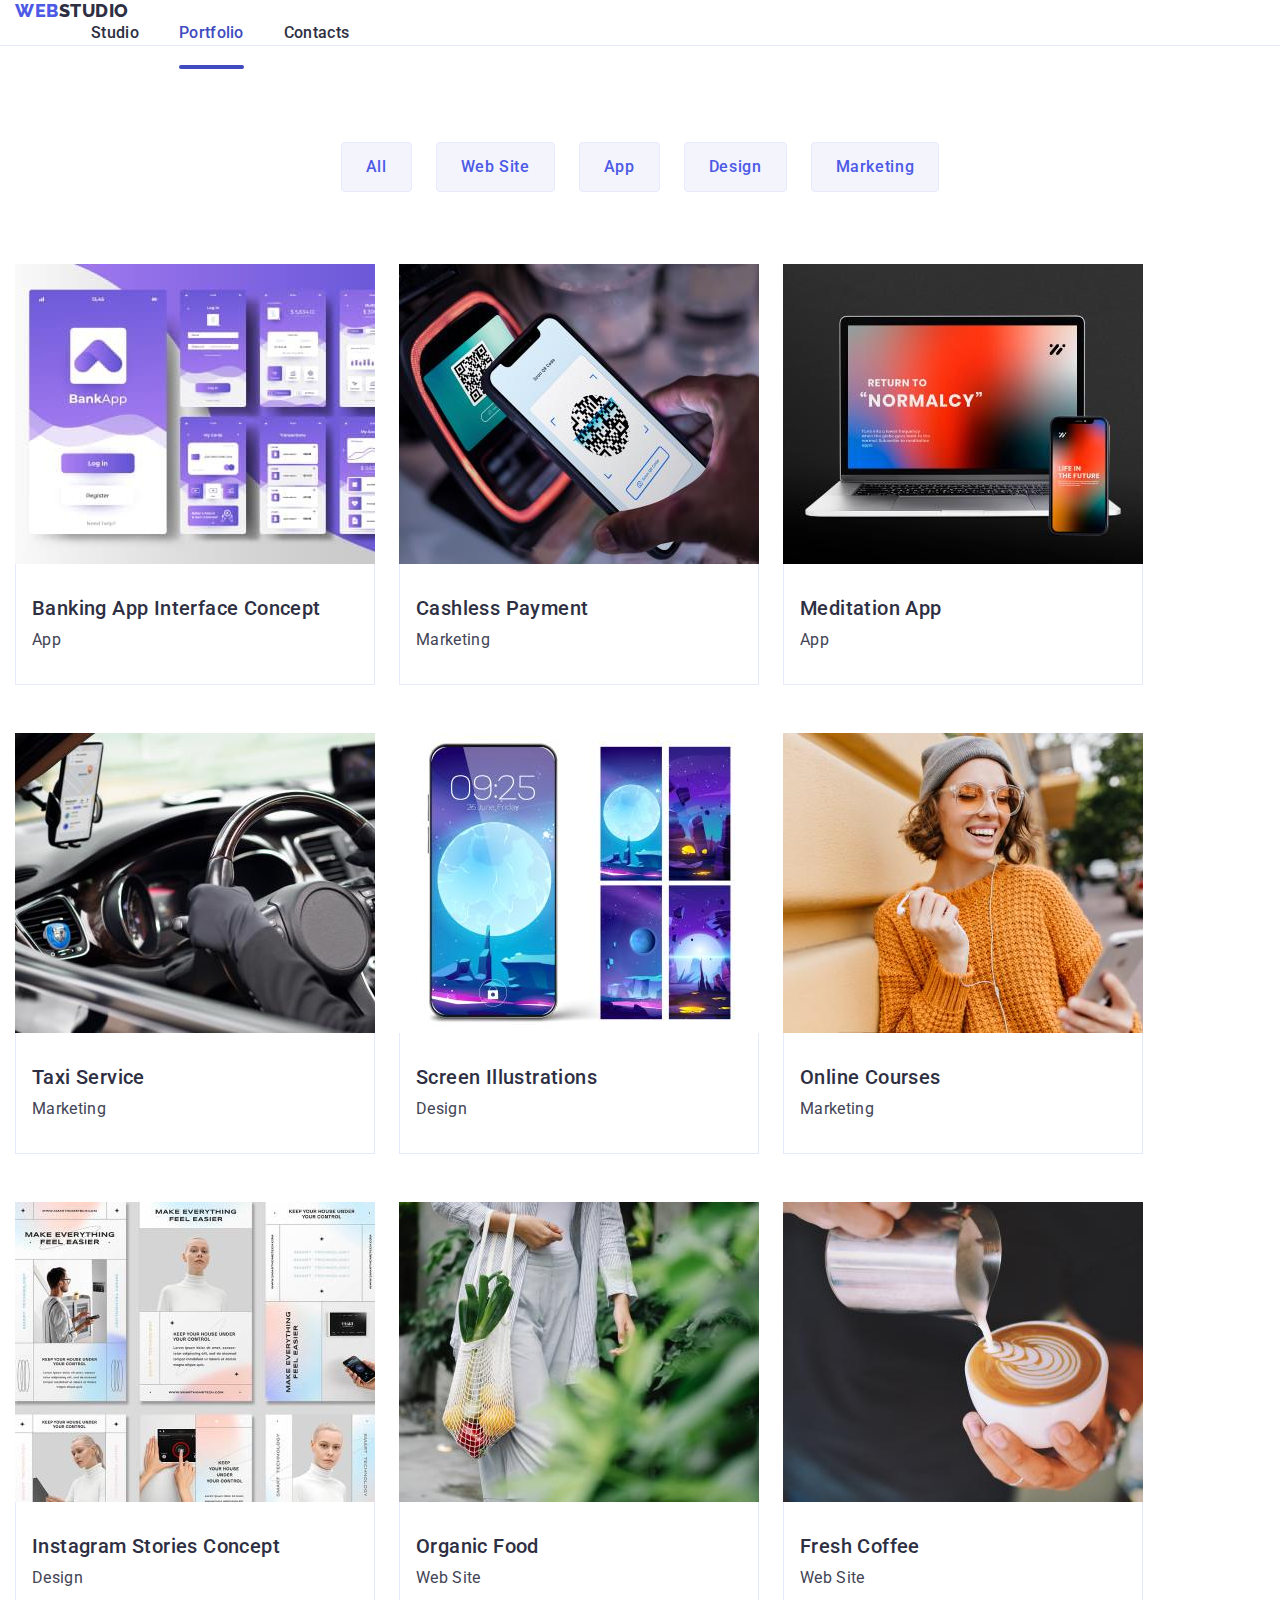
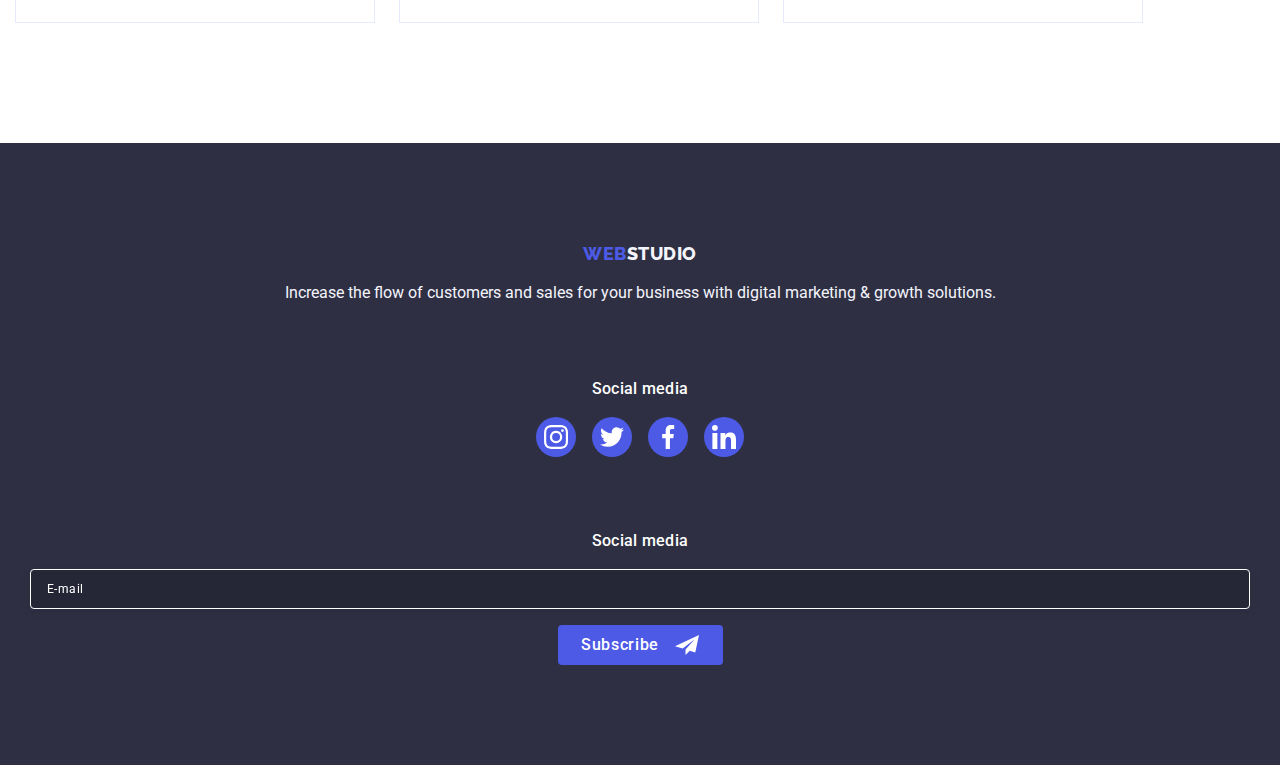
==== portfolio.html @ 035d5d7e "firs-rep" ====
<!DOCTYPE html>
<html lang="en">

<head>
    <meta charset="UTF-8">
    <meta http-equiv="X-UA-Compatible" content="IE=edge">
    <meta name="viewport" content="width=device-width, initial-scale=1.0">
    <link rel="preconnect" href="https://fonts.googleapis.com">
    <link rel="preconnect" href="https://fonts.gstatic.com" crossorigin>
    <link href="https://fonts.googleapis.com/css2?family=Raleway:wght@800&family=Roboto:wght@400;500;700&display=swap"
        rel="stylesheet">
    <link href="
        https://cdn.jsdelivr.net/npm/modern-normalize@1.1.0/modern-normalize.min.css
        " rel="stylesheet">
    <link rel="stylesheet" href="./css/styles.css">
    <title>WebStudio - Portfolio</title>
</head>

<body>
    <!--! Header -->
    <header class="header">
        <div class="container header-container">
            <nav class="nav">
                <a class="logo-header link" href="./index.html">Web<span class="logo-header-b">Studio</span></a>
                <ul class="list nav-list">
                    <li class="nav-item">
                        <a class="link nav-link" href="./index.html">Studio</a>
                    </li>
                    <li class="nav-item">
                        <a class="link nav-link current" href="./portfolio.html">Portfolio</a>
                    </li>
                    <li class="nav-item">
                        <a class="link nav-link" href="">Contacts</a>
                    </li>
                </ul>
            </nav>
            <address class="adress">
                <ul class="list adress-list">
                    <li class="adress-list-item">
                        <a class="link contacts-link" href="mailto:info@devstudio.com">info@devstudio.com</a>
                    </li>
                    <li class="adress-list-item">
                        <a class="link contacts-link" href="tel:+110001111111">+11 (000) 111-11-11</a>
                    </li>
                </ul>
            </address>
        </div>
    </header>
    <main>
        <section class="portfolio">
            <div class="container portfolio-container">
                <h1 class="visually-hidden">portfolio</h1>
                <ul class="list filter-list">
                    <li class="filter-item">
                        <button class="filter-button" type="button">All</button>
                    </li>
                    <li class="filter-item">
                        <button class="filter-button" type="button">Web Site</button>
                    </li>
                    <li class="filter-item">
                        <button class="filter-button" type="button">App</button>
                    </li>
                    <li class="filter-item">
                        <button class="filter-button" type="button">Design</button>
                    </li>
                    <li class="filter-item">
                        <button class="filter-button" type="button">Marketing</button>
                    </li>
                </ul>
                <ul class="portfolio-list list">
                    <li class="portfolio-item">
                        <a class="link portfolio-link" href="">
                            <div class="portfolio-cover">
                                <img class="portfolio-img" src="./images/portfolio/banking-app.jpg" alt="App Interface"
                                    width="360" height="300">
                                <p class="cover-description">14 Stylish and User-Friendly App Design Concepts · Task
                                    Manager App · Calorie Tracker App · Exotic Fruit Ecommerce App · Cloud Storage App
                                </p>
                            </div>
                            <div class="portfolio-item-wrapper">
                                <h2 class="title">Banking App Interface Concept</h2>
                                <p class="description portfolio-item-description">App</p>
                            </div>
                        </a>
                    </li>
                    <li class="portfolio-item">
                        <a class="link portfolio-link" href="">
                            <div class="portfolio-cover">
                                <img class="portfolio-img" src="./images/portfolio/cashless-payment.jpg" alt="Marketing"
                                    width="360" height="300">
                                <p class="cover-description">14 Stylish and User-Friendly App Design Concepts · Task
                                    Manager App · Calorie Tracker App · Exotic Fruit Ecommerce App · Cloud Storage App
                                </p>
                            </div>
                            <div class="portfolio-item-wrapper">
                                <h2 class="title">Cashless Payment</h2>
                                <p class="description">Marketing</p>
                            </div>
                        </a>
                    </li>
                    <li class="portfolio-item">
                        <a class="link portfolio-link" href="">
                            <div class="portfolio-cover">
                                <img class="portfolio-img" src="./images/portfolio/meditation-app.jpg"
                                    alt="notebook smartphone" width="360" height="300">
                                <p class="cover-description">14 Stylish and User-Friendly App Design Concepts · Task
                                    Manager App · Calorie Tracker App · Exotic Fruit Ecommerce App · Cloud Storage App
                                </p>
                            </div>
                            <div class="portfolio-item-wrapper">
                                <h2 class="title">Meditation App</h2>
                                <p class="description">App</p>
                            </div>

                        </a>
                    </li>
                    <li class="portfolio-item">
                        <a class="link portfolio-link" href="">
                            <div class="portfolio-cover">
                                <img class="portfolio-img" src="./images/portfolio/taxi-service.jpg" alt="Taxi Service"
                                    width="360" height="300">
                                <p class="cover-description">14 Stylish and User-Friendly App Design Concepts · Task
                                    Manager App · Calorie Tracker App · Exotic Fruit Ecommerce App · Cloud Storage App
                                </p>
                            </div>
                            <div class="portfolio-item-wrapper">
                                <h2 class="title">Taxi Service</h2>
                                <p class="description">Marketing</p>
                            </div>
                        </a>
                    </li>
                    <li class="portfolio-item">
                        <a class="link portfolio-link" href="">
                            <div class="portfolio-cover">
                                <img class="portfolio-img" src="./images/portfolio/screen-illustrations.jpg"
                                    alt="Screens" width="360" height="300">
                                <p class="cover-description">14 Stylish and User-Friendly App Design Concepts · Task
                                    Manager App · Calorie Tracker App · Exotic Fruit Ecommerce App · Cloud Storage App
                                </p>
                            </div>
                            <div class="portfolio-item-wrapper">
                                <h2 class="title">Screen Illustrations</h2>
                                <p class="description">Design</p>
                            </div>
                        </a>
                    </li>
                    <li class="portfolio-item">
                        <a class="link portfolio-link" href="">
                            <div class="portfolio-cover">
                                <img class="portfolio-img" src="./images/portfolio/online-courses.jpg"
                                    alt="Happy girl wit smartphone" width="360" height="300">
                                <p class="cover-description">14 Stylish and User-Friendly App Design Concepts · Task
                                    Manager App · Calorie Tracker App · Exotic Fruit Ecommerce App · Cloud Storage App
                                </p>
                            </div>
                            <div class="portfolio-item-wrapper">
                                <h2 class="title">Online Courses</h2>
                                <p class="description">Marketing</p>
                            </div>
                        </a>
                    </li>
                    <li class="portfolio-item">
                        <a class="link portfolio-link" href="">
                            <div class="portfolio-cover">
                                <img class="portfolio-img" src="./images/portfolio/inst-stories-concept.jpg"
                                    alt="Instagram Stories" width="360" height="300">
                                <p class="cover-description">14 Stylish and User-Friendly App Design Concepts · Task
                                    Manager App · Calorie Tracker App · Exotic Fruit Ecommerce App · Cloud Storage App
                                </p>
                            </div>
                            <div class="portfolio-item-wrapper">
                                <h2 class="title">Instagram Stories Concept</h2>
                                <p class="description">Design</p>
                            </div>
                        </a>
                    </li>
                    <li class="portfolio-item">
                        <a class="link portfolio-link" href="">
                            <div class="portfolio-cover">
                                <img class="portfolio-img" src="./images/portfolio/organic-food.jpg"
                                    alt="Organic Food in baskat" width="360" height="300">
                                <p class="cover-description">14 Stylish and User-Friendly App Design Concepts · Task
                                    Manager App · Calorie Tracker App · Exotic Fruit Ecommerce App · Cloud Storage App
                                </p>
                            </div>
                            <div class="portfolio-item-wrapper">
                                <h2 class="title">Organic Food</h2>
                                <p class="description">Web Site</p>
                            </div>

                        </a>
                    </li>
                    <li class="portfolio-item">
                        <a class="link portfolio-link" href="">
                            <div class="portfolio-cover">
                                <img class="portfolio-img" src="./images/portfolio/fresh-coffee.jpg" alt="Fresh Coffee"
                                    width="360" height="300">
                                <p class="cover-description">14 Stylish and User-Friendly App Design Concepts · Task
                                    Manager App · Calorie Tracker App · Exotic Fruit Ecommerce App · Cloud Storage App
                                </p>
                            </div>
                            <div class="portfolio-item-wrapper">
                                <h2 class="title">Fresh Coffee</h2>
                                <p class="description">Web Site</p>
                            </div>
                        </a>
                    </li>
                </ul>
        </section>
        </div>
    </main>
    <footer class="footer">
        <div class="container footer-container">
            <div class="footer-wrp1">
                <a class="link logo-footer" href="./index.html">Web<span class="logo-footer-b">Studio</span></a>
                <p class="footer-description">Increase the flow of customers and sales for your business with digital
                    marketing
                    & growth solutions.</p>
            </div>

            <div class="footer-wrp2">
                <p class="social-title">Social media</p>
                <ul class="social-list list">
                    <li class="social-item">
                        <a class="social-link link" href="">
                            <svg class="social-icon" width="24" height="24">
                                <use href="./images/symbol-defs.svg#icon-instagram"></use>
                            </svg>
                        </a>
                    </li>
                    <li class="social-item">
                        <a class="social-link link" href="">
                            <svg class="social-icon" width="24" height="24">
                                <use href="./images/symbol-defs.svg#icon-twitter"></use>
                            </svg>
                        </a>
                    </li>
                    <li class="social-item">
                        <a class="social-link link" href="">
                            <svg class="social-icon" width="24" height="24">
                                <use href="./images/symbol-defs.svg#icon-facebook"></use>
                            </svg>
                        </a>
                    </li>
                    <li class="social-item">
                        <a class="social-link link" href="">
                            <svg class="social-icon" width="24" height="24">
                                <use href="./images/symbol-defs.svg#icon-linkedin"></use>
                            </svg>
                        </a>
                    </li>
                </ul>
            </div>
            <div class="footer-subscribe">
                <p class="social-title">Social media</p>
                <form name="subscribe-form" class="subscribe-form">
                    <div class="subscribe-wrap">
                        <input class="subscribe-input" id="user-email" name="user-email" type="text"
                            placeholder="E-mail" required />
                    </div>
                    <button class="subscribe-btn" type="submit">Subscribe
                        <svg width="8" height="8" class="subscribe-icon">
                            <use href="./images/symbol-defs.svg#icon-frame"></use>
                        </svg>
                    </button>
                </form>
            </div>
        </div>
    </footer>

</body>

</html>
---- css/styles.css ----
:root {
    --accent-color: #404bbf;
    --common-text-color: #434455;
    --secondary-text-color: #F4F4FD;
    --hero-background-color: #2E2F42;
    --hero-text-color: #FFFFFF;
    --footer-background-color: #2E2F42;
    --common-background-color: #FFFFFF;
    --secondary-background-color: #F4F4FD;
    --logo-main-color: #4D5AE5;
    --logo-footercolor-b: #2e2f42;
    --filter-common-text-color: #4D5AE5;
    --filter-common-background: #F4F4FD;
    --filter-secondary-text-color: #FFFFFF;
    --nav-color: #2e2f42;
    --title-color: #2e2f42;
    --icon-common-color: #4D5AE5;
    --icon-accent-color: #31D0AA;

    --common-modal-text: #8E8F99;

    --common-time-func: 200ms cubic-bezier(0.4, 0, 0.2, 1);
}

h1,
h2,
h3,
h4,
h5,
h6,
p {
    margin: 0;
}

img {
    display: block;
    max-width: 100%;
    height: auto;
    width: 100%;
}

button {
    display: block;
    cursor: pointer;
    border: none;
    border-radius: 4px;
}

address {
    font-style: normal;
}

ul {
    list-style: none;
    margin: 0;
    padding-left: 0;
}

body {
    font-family: 'Roboto', sans-serif;
    color: var(--common-text-color);
    background-color: var(--common-background-color);
}

.visually-hidden {
    position: absolute;
    width: 1px;
    height: 1px;
    margin: -1px;
    border: 0;
    padding: 0;

    white-space: nowrap;
    clip-path: inset(100%);
    clip: rect(0 0 0 0);
    overflow: hidden;
}

.container {
    width: 100%;
    margin: 0 auto;
    padding-left: 15px;
    padding-right: 15px;

}

.section {
    padding-top: 96px;
    padding-bottom: 96px;
    /* padding-top: 120px;
    padding-bottom: 120px; */
}

.link {
    text-decoration: none;
    padding: 0;
}

.list {
    list-style: none;
}

.title {
    font-weight: 500;
    font-size: 20px;
    line-height: 1.2;
    letter-spacing: 0.02em;
    color: var(--title-color);
    margin-bottom: 8px;
}

.description {
    line-height: 1.5;
    letter-spacing: 0.02em;
    color: var(--common-text-color);
}

.section-title {
    font-size: 36px;
    line-height: 1.11;
    letter-spacing: 0.02em;
    text-transform: capitalize;
    color: var(--title-color);
}

/** <============= MODAL ============> */

.backdrop {
    position: fixed;
    top: 0;
    width: 100%;
    height: 100%;
    background-color: rgba(46, 47, 66, 0.4);

    transition: opacity var(--common-time-func),
        visibility var(--common-time-func);
}

.is-hidden {
    opacity: 0;
    visibility: 0;
    pointer-events: none;
}



.modal {
    max-width: 408px;
    width: calc(100vw - 36px);
    background-color: #FCFCFC;
    border: 1px solid rgba(0, 0, 0, 0.1);
    padding-top: 72px;
    padding-bottom: 24px;
    padding-left: 18px;
    position: fixed;
    left: 50%;
    top: 50%;
    opacity: 1;
    transform: translate(-50%, -50%);
    transition: transform var(--common-time-func), scale var(--common-time-func);
    padding-left: 24px;
    padding-right: 24px;
    border-radius: 4px;
}

.backdrop.is-hidden .modal {
    transform: translate(-50%, -50%) scale(0)
}

.close-btn {
    display: flex;
    justify-content: center;
    align-items: center;
    padding: 0;
    width: 24px;
    height: 24px;
    background-color: #E7E9FC;
    border: 1px solid rgba(0, 0, 0, 0.1);
    border-radius: 12px;

    position: absolute;
    right: 24px;
    top: 24px;

    transition: background-color var(--common-time-func), fill var(--common-time-func), border-color var(--common-time-func);
}

.close-btn:hover,
.close-btn:focus {
    background-color: var(--accent-color);
    fill: var(--filter-secondary-text-color);
    border-color: transparent;
}

.close-icon {}

.modal-title {
    font-weight: 500;
    line-height: 1.5;
    letter-spacing: 0.02em;
    text-align: center;
    margin-bottom: 16px;

    color: var(--title-color);
}

.modal-form {}

.modal-field {
    margin-bottom: 8px;
}

.modal-field-last {
    margin-bottom: 16px;
}

.checkbox-field {
    margin-bottom: 24px;
}

.input-text {
    font-size: 12px;
    line-height: 1.17;
    letter-spacing: 0.04em;
    color: var(--common-modal-text);
    display: block;

    margin-bottom: 4px;
}

.input-wrap {
    position: relative;
}

.modal-input {
    width: 100%;
    height: 40px;
    padding-left: 38px;

    border-radius: 4px;
    border: 1px solid rgba(46, 47, 66, 0.4);
    outline: transparent;
    transition: border-color var(--common-time-func);
}

.modal-input:focus {
    border-color: var(--icon-common-color);
}

.modal-icon {
    position: absolute;
    left: 16px;
    top: 50%;
    transform: translateY(-50%);
    transition: fill var(--common-time-func);
}

.modal-input:focus+.modal-icon {
    fill: var(--icon-common-color);
}

.checkbox-label {
    font-size: 12px;
    line-height: 1.17px;

    letter-spacing: 0.04em;

    color: var(--common-modal-text);
    display: flex;
    align-items: center;
}

.checkbox-label span {
    width: 16px;
    height: 16px;
    border: 1px solid rgba(46, 47, 66, 0.4);
    border-radius: 2px;
    display: flex;
    align-items: center;
    justify-content: center;
    margin-right: 8px;
    fill: transparent;
    transition: fill var(--common-time-func), background-color var(--common-time-func), border-color var(--common-time-func);
}

.modal-chexbox:checked+.checkbox-label span {
    background-color: var(--accent-color);
    fill: var(--secondary-text-color);
}

.modal-chexbox:focus+.checkbox-label span {
    border-color: var(--accent-color);
}

.checkbox-icon {}

.comment-input {
    padding-top: 8px;
    padding-left: 16px;
    width: 100%;
    height: 120px;

    outline: transparent;
    border-radius: 4px;
    border: 1px solid rgba(46, 47, 66, 0.4);
    resize: none;
    transition: border-color var(--common-time-func);

}

.comment-input:focus {
    border-color: var(--icon-common-color);
}

.priv-policy-link {
    color: var(--accent-color);
    display: inline;
}




/** <============= HEADER SECTION ============> */
.logo-header {
    height: 24px;
    font-family: 'Raleway', sans-serif;
    text-transform: uppercase;
    font-weight: 800;
    font-size: 18px;
    line-height: 1.17;
    letter-spacing: 0.03em;
    color: var(--logo-main-color);
    margin-bottom: 24px;
    margin-top: 24px;
}


.logo-header-b {
    color: var(--logo-footercolor-b);
}

.pc-nav {
    display: none;
}

.nav-link {
    font-weight: 500;
    font-size: 16px;
    line-height: 1.5;
    letter-spacing: 0.02em;
    color: var(--nav-color);
    position: relative;

    transition: color var(--common-time-func);
}



.nav-link:hover,
.nav-link:focus {
    color: var(--accent-color);

}

.current {
    color: var(--accent-color);
}

.current::after {
    content: '';
    display: block;
    width: 100%;
    height: 4px;
    border-radius: 2px;
    background-color: var(--accent-color);
    position: absolute;
    margin-top: 20px;
}

.contacts-link {
    color: var(--common-text-color);
    font-style: normal;
    letter-spacing: 0.02em;
    line-height: 1.5;

    transition: color var(--common-time-func);
}

.contacts-link:hover,
.contacts-link:focus {
    color: var(--accent-color);
}

.header {
    border-bottom: 1px solid #E7E9FC;
    width: 100%;
    background-color: var(--common-background-color);
}

.header-container {
    display: flex;
    align-items: center;
}




.nav-list {
    display: flex;
    flex-direction: row;
    margin-left: 76px;
}

.nav-item:first-child {
    margin-left: 0px;
}

.nav-item:last-child {
    margin-right: 0px;
}

.nav-item {

    margin-left: 40px;
}

.adress-list {
    display: none;
}

.menu-open-btn {

    /* width: 32px;
    height: 22px; */

    position: absolute;
    right: 24px;
    top: 24px;
    background-color: transparent;

}

.menu-icon {
    stroke: var(--nav-color);
}


.mob-menu {
    position: fixed;
    width: 100vw;
    height: 100vh;
    top: 0;
    background-color: var(--common-background-color);
    display: flex;
    flex-flow: column;
    justify-content: space-between;

    transition: opacity var(--common-time-func),
        visibility var(--common-time-func);
}

/*  */
.close-mob-menu-btn {
    display: flex;
    justify-content: center;
    align-items: center;
    padding: 0;
    width: 24px;
    height: 24px;
    background-color: #E7E9FC;
    border: 1px solid rgba(0, 0, 0, 0.1);
    border-radius: 12px;

    position: absolute;
    right: 24px;
    top: 24px;

    transition: background-color var(--common-time-func), fill var(--common-time-func), border-color var(--common-time-func);

}


.close-mob-menu-btn:hover,
.close-mob-menu-btn:focus {
    background-color: var(--accent-color);
    fill: var(--filter-secondary-text-color);
    border-color: transparent;
}

/*  */
.mob-menu-nav {
    margin-top: 80px;
    margin-left: 40px;
    margin-bottom: ;
}

.mob-menu-list {}

.mob-menu-item:not(:last-child) {
    margin-bottom: 40px;
}

.mob-menu-link {
    font-weight: 700;
    font-size: 36px;
    line-height: 1.11;
    letter-spacing: 0.02em;
    color: var(--title-color);
    transition: color var(--common-time-func);
}

.mob-menu-link:hover,
.mob-menu-link:focus {
    color: var(--accent-color);
}

.mob-link-current {
    color: var(--accent-color);
}

.adress-mob {
    margin-bottom: 48px;
    margin-left: 40px;
}

.adress-mob-list {
    display: flex;
    flex-flow: column;
    gap: 40px;
}

.adress-mob-list-item {}

.contacts-mob-link {}

.telephone-mob-link {
    font-weight: 700;
    font-size: 36px;
    line-height: 1.11;

    letter-spacing: 0.02em;
    color: var(--filter-common-text-color);
}

.email-mob-link {

    font-weight: 500;
    font-size: 20px;
    line-height: 1.2;
    color: #434455;
}

.mob-soc-list {
    display: flex;
    justify-content: space-between;
    gap: 16px;
    margin-left: 40px;
    margin-right: 40px;
    margin-bottom: 40px;
}

.mob-soc-item {
    width: 40px;
    height: 40px;
}

.mob-soc-link {
    width: 100%;
    height: 100%;
    border-radius: 50%;
    background-color: var(--icon-common-color);
    display: flex;
    align-items: center;
    justify-content: center;

    transition: background-color var(--common-time-func);
}

.mob-soc-link:hover,
.mob-soc-link:focus {
    background-color: var(--icon-accent-color);
}

.mob-soc-icon {
    fill: var(--secondary-text-color);
}


/** <======= FOOTER SECTION =======> */
.footer {
    text-align: center;

    background-color: var(--footer-background-color);
    padding-top: 100px;
    padding-bottom: 100px;

}

.footer-description {
    color: var(--secondary-text-color);
    line-height: 1.5;
    margin-top: 16px;

}

.footer-container {
    /* text-align: center; */
}

.footer-wrp1 {
    margin-bottom: 72px;
}

.footer-wrp2 {
    /* margin-left: 120px; */
    margin-bottom: 72px;
}

.social-title {
    font-weight: 500;
    font-size: 16px;
    line-height: 1.5;
    letter-spacing: 0.02em;
    color: var(--hero-text-color);
}

.social-list {
    display: flex;
    justify-content: center;
    gap: 16px;
    margin-top: 16px;
}

.social-item {
    width: 40px;
    height: 40px;

}

.social-link {
    width: 100%;
    height: 100%;
    border-radius: 50%;
    background-color: var(--icon-common-color);
    display: flex;
    align-items: center;
    justify-content: center;

    transition: background-color var(--common-time-func);
}

.social-link:hover,
.social-link:focus {
    background-color: var(--icon-accent-color);
}


.social-icon {
    fill: var(--hero-text-color);
}

.logo-footer {
    font-family: 'Raleway', sans-serif;
    text-transform: uppercase;
    font-weight: 800;
    font-size: 18px;
    line-height: 1.17;
    letter-spacing: 0.03em;
    color: var(--logo-main-color);
}

.logo-footer-b {
    color: var(--secondary-text-color);
}

.footer>p {
    margin-top: 0;
    margin-bottom: 0;
}

.footer-subscribe {
    /* margin-left: 80px; */
    margin-left: auto;
}

.subscribe-form {
    /* display: flex; */
    margin-top: 16px;
}

.subscribe-field {}

.subscribe-wrap {}

.subscribe-input {
    width: calc(100% - 30px);
    height: 40px;
    border: 1px solid #FFFFFF;
    filter: drop-shadow(0px 4px 4px rgba(0, 0, 0, 0.15));
    border-radius: 4px;
    padding-left: 16px;
    background-color: rgba(0, 0, 0, 0.15);
    outline: transparent;
    color: var(--hero-text-color);
    font-size: 12px;
    line-height: 2;
    letter-spacing: 0.04em;
    transition: border-color var(--common-time-func);
    margin-bottom: 16px;
}

.subscribe-input::placeholder {
    color: var(--hero-text-color);

}

.subscribe-input:focus {
    border-color: var(--icon-common-color);
}

.subscribe-icon {
    display: inline-block;
    width: 24px;
    height: 24px;
    fill: var(--filter-secondary-text-color);
    margin-left: 16px;
}

.subscribe-btn {
    display: flex;
    align-items: center;
    justify-content: center;
    width: 165px;
    height: 40px;
    margin: 0 auto;
    background-color: var(--icon-common-color);
    color: var(--filter-secondary-text-color);
    font-weight: 500;
    line-height: 1.5;
    letter-spacing: 0.04em;
    border: none;
    transition: background-color 250ms;
}

.subscribe-btn:focus {
    background-color: var(--accent-color);
}

/** <======== HERO SECTION ======> */
.hero {
    background-color: var(--hero-background-color);
    background-image: radial-gradient(rgba(46, 47, 66, 0.7), rgba(46, 47, 66, 0.7)), url(../images/people-office.jpg);
    background-repeat: no-repeat;
    background-position: center;
    background-size: cover;
}

.hero-container {

    text-align: center;
    padding: 112px 0 112px 0;
    margin: 0 auto;
}

.hero-title {
    display: block;
    font-weight: 700;
    font-size: 36px;
    line-height: 1.11;
    color: var(--hero-text-color);
    margin-bottom: 72px;

    /* width: 496px;
    font-size: 56px;
    line-height: 1.07;
    letter-spacing: 0.02em;
    margin: 0 auto;
    margin-bottom: 48px; */
}

.button {
    min-width: 169px;
    min-height: 56px;
    color: var(--hero-text-color);
    background-color: var(--filter-common-text-color);
    font-family: 'Roboto', sans-serif;
    font-weight: 500;
    font-size: 16px;
    line-height: 1.5;
    letter-spacing: 0.04em;
    margin: 0 auto;

    transition: background-color 250ms;
}

.button:hover,
.button:focus {
    background-color: var(--accent-color);
}

/** <======= FEATURES SECTION =======> */
.features {}

.features-container {}

.features-title {}

.features-list {
    display: flex;
    flex-flow: column;
    gap: 72px;
}

.features-list-item {
    width: calc(100vw-36px);

}


.features-item-title {
    font-weight: 700;
    font-size: 36px;
    line-height: 1.11;
    margin-bottom: 8px;
    text-align: center;
}

.features-description {
    font-weight: 500;
    line-height: 1.5;
}

.features-wrap {
    display: none;

}

/** <======= ABOUT US SECTION =======> */
.about-us {
    display: none;
}

/** <======= OUR TEAM SECTION =======> */
.our-team {

    background-color: var(--secondary-background-color);
}

.our-team-container {
    text-align: center;
}

.our-team-title {
    margin-bottom: 72px;
}

.our-team-list {
    display: flex;
    flex-wrap: wrap;
    justify-content: center;
    margin-top: 72px;
    gap: 72px 24px;
}

.our-team-item {
    background: var(--common-background-color);
    text-align: center;
    box-shadow: 0px 1px 6px rgba(46, 47, 66, 0.08), 0px 1px 1px rgba(46, 47, 66, 0.16), 0px 2px 1px rgba(46, 47, 66, 0.08);
    border-radius: 0px 0px 4px 4px;

}



.our-team-item-wrapper {
    padding: 32px 16px 32px 16px;
}


.our-team-img {}

.our-team-item-title {}

.our-team-item-description {
    margin-bottom: 8px;
}

.our-team-soc-list {
    display: flex;
    justify-content: center;
    gap: 24px;
}

.our-team-soc-item {
    width: 40px;
    height: 40px;
}

.our-team-soc-link {
    width: 100%;
    height: 100%;
    border-radius: 50%;
    background-color: var(--icon-common-color);
    display: flex;
    align-items: center;
    justify-content: center;

    transition: background-color var(--common-time-func);
}

.our-team-soc-link:hover,
.our-team-soc-link:focus {
    background-color: #404BBF;
}

.our-team-soc-icon {
    fill: var(--hero-text-color);
}

/** <======= CUSTOMERS SECTION =======> */
.customers {}

.customers-container {
    text-align: center;
}

.customers-title {}

.customers-list {
    display: flex;
    flex-wrap: wrap;
    gap: 72px 16px;
    margin-top: 72px;
    justify-content: center;
}

.customers-item {
    max-width: 190px;
    width: calc((100% - 16px)/2);
    height: 88px;
}

.customers-link {
    width: 100%;
    height: 100%;
    display: flex;
    justify-content: center;
    align-items: center;
    border: 1px solid currentColor;
    border-radius: 4px;
    color: #8E8F99;

    transition: color var(--common-time-func);
}

.customers-link:hover,
.customers-link:focus {
    color: var(--accent-color);
}

.customers-icon {
    width: 104px;
    height: 56px;
    fill: currentColor;
}


/** <======= PORTFOLIO PAGE =======> */

.filter-list {
    display: flex;
    gap: 24px;
    justify-content: center;
}

.filter-item {}

.filter-button {
    font-family: 'Roboto', sans-serif;
    font-weight: 500;
    font-size: 16px;
    line-height: 1.5;
    letter-spacing: 0.04em;
    color: var(--filter-common-text-color);
    background-color: var(--filter-common-background);
    cursor: pointer;
    padding: 12px 24px;
    border: 1px solid #E7E9FC;
    border-radius: 4px;

    transition: background-color var(--common-time-func), color var(--common-time-func),
        box-shadow var(--common-time-func), border-color var(--common-time-func);
}



.filter-button:hover,
.filter-button:focus {
    background-color: var(--accent-color);
    color: var(--filter-secondary-text-color);
    box-shadow: 0px 3px 1px rgba(0, 0, 0, 0.1), 0px 2px 1px rgba(0, 0, 0, 0.08), 0px 2px 2px rgba(0, 0, 0, 0.12);
    border-color: transparent;
}


.portfolio {
    padding-top: 96px;
    padding-bottom: 120px;
}

.portfolio-list {
    display: flex;
    flex-wrap: wrap;
    margin-top: 72px;
    gap: 48px 24px;
}

.portfolio-item {
    width: 360px;
}

.portfolio-cover {
    position: relative;
    overflow: hidden;
}

.cover-description {
    display: block;
    padding-top: 40px;
    padding-left: 32px;
    padding-right: 32px;
    color: var(--secondary-text-color);
    position: absolute;
    width: 100%;
    height: 100%;
    background-color: var(--icon-common-color);

    line-height: 1.5;
    letter-spacing: 0.02em;

    transition: transform var(--common-time-func);
}

.portfolio-link:hover .cover-description,
.portfolio-link:focus .cover-description {
    transform: translateY(-100%);
}

.portfolio-img {}

.portfolio-link {
    display: block;

    transition: box-shadow var(--common-time-func);
}



.portfolio-link:hover,
.portfolio-link:focus {
    box-shadow: 0px 1px 6px rgba(46, 47, 66, 0.08), 0px 1px 1px rgba(46, 47, 66, 0.16), 0px 2px 1px rgba(46, 47, 66, 0.08);
}

.portfolio-item-wrapper {
    padding: 32px 0 32px 16px;
    border: 1px solid #E7E9FC;
    border-top: 0;

}



.portfolio-title {}

.portfolio-description {}


@media screen and (min-width: 428px) {}
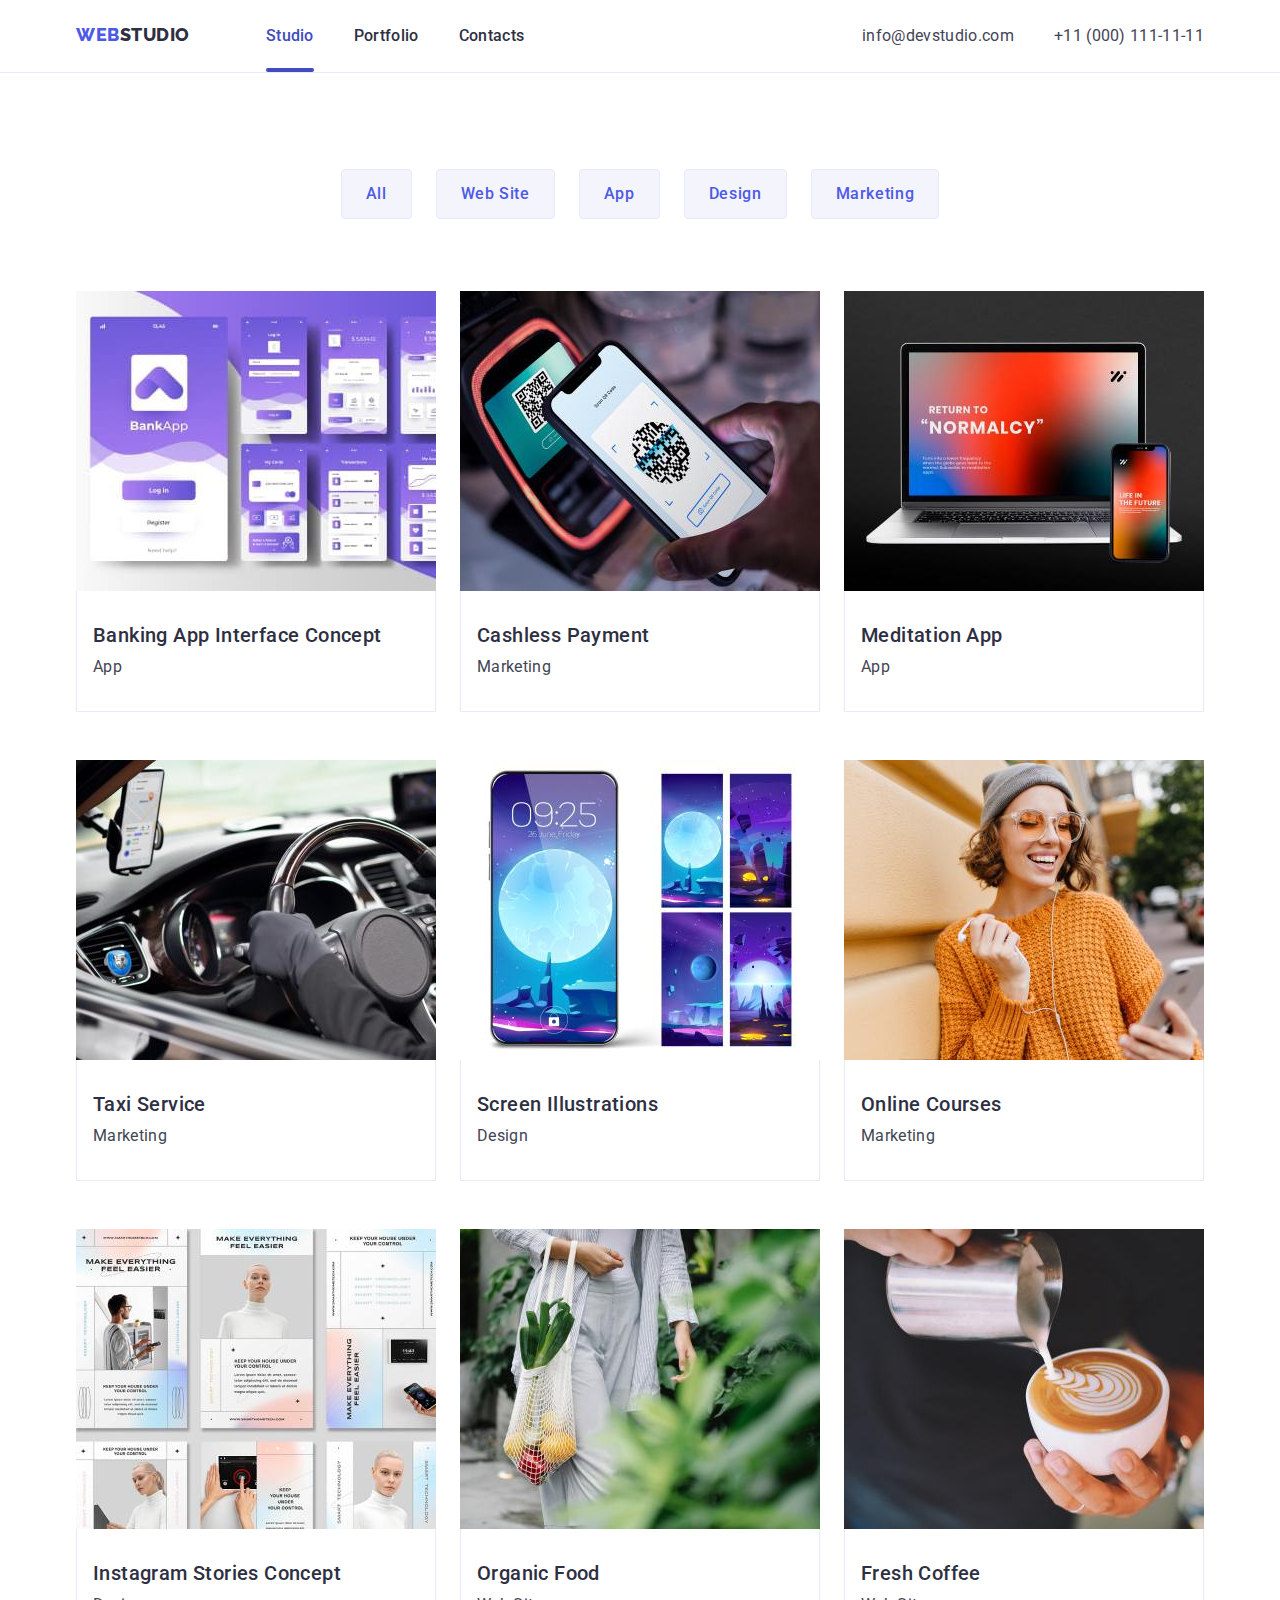
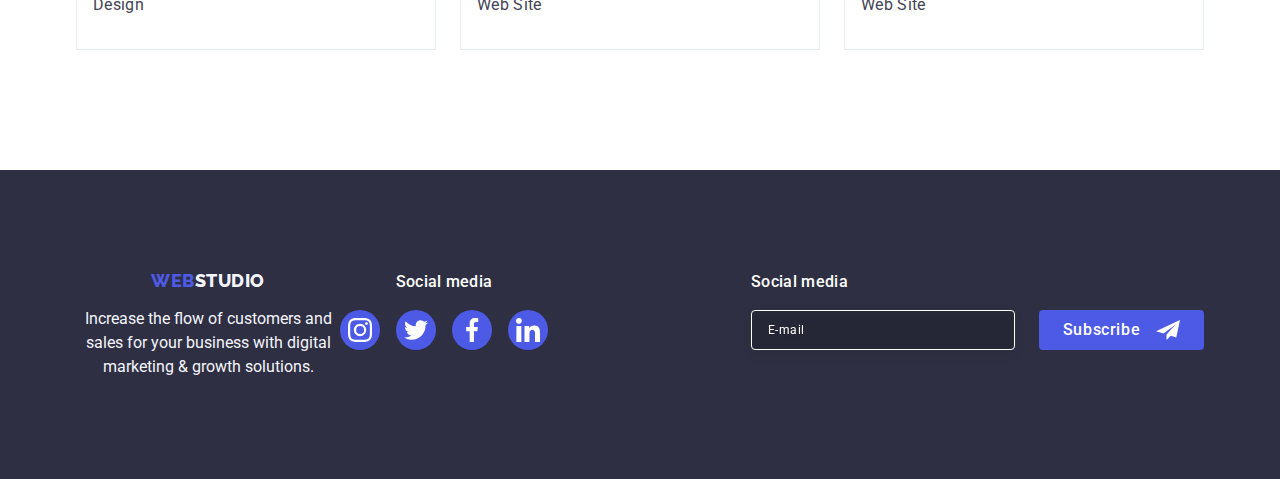
==== commit 32817e08: "to-exam" ====
--- a/portfolio.html
+++ b/portfolio.html
@@ -13,6 +13,7 @@
         https://cdn.jsdelivr.net/npm/modern-normalize@1.1.0/modern-normalize.min.css
         " rel="stylesheet">
     <link rel="stylesheet" href="./css/styles.css">
+    <link rel="stylesheet" href="./css/media.css">
     <title>WebStudio - Portfolio</title>
 </head>
 
@@ -20,21 +21,29 @@
     <!--! Header -->
     <header class="header">
         <div class="container header-container">
+            <a class="link logo-header" href="./index.html">Web<span class="logo-header-b">Studio</span>
+            </a>
+            <button type="button" class="menu-open-btn" data-menu-open>
+                <svg width="32" height="22" class="menu-icon">
+                    <use href="./images/symbol-defs.svg#icon-menu"></use>
+                </svg>
+            </button>
             <nav class="nav">
-                <a class="logo-header link" href="./index.html">Web<span class="logo-header-b">Studio</span></a>
-                <ul class="list nav-list">
-                    <li class="nav-item">
-                        <a class="link nav-link" href="./index.html">Studio</a>
-                    </li>
-                    <li class="nav-item">
-                        <a class="link nav-link current" href="./portfolio.html">Portfolio</a>
-                    </li>
-                    <li class="nav-item">
-                        <a class="link nav-link" href="">Contacts</a>
-                    </li>
-                </ul>
+                <div class="pc-nav">
+                    <ul class="list nav-list">
+                        <li class="nav-item">
+                            <a class="link nav-link current" href="./index.html">Studio</a>
+                        </li>
+                        <li class="nav-item">
+                            <a class="link nav-link" href="./portfolio.html">Portfolio</a>
+                        </li>
+                        <li class="nav-item">
+                            <a class="link nav-link" href="">Contacts</a>
+                        </li>
+                    </ul>
+                </div>
             </nav>
-            <address class="adress">
+            <address class="adress-pc">
                 <ul class="list adress-list">
                     <li class="adress-list-item">
                         <a class="link contacts-link" href="mailto:info@devstudio.com">info@devstudio.com</a>
@@ -44,6 +53,71 @@
                     </li>
                 </ul>
             </address>
+        </div>
+        <div class="mob-menu is-hidden" data-menu>
+            <button type="button" class="close-mob-menu-btn" data-menu-close>
+                <svg width="8" height="8">
+                    <use href="./images/symbol-defs.svg#icon-close"></use>
+                </svg>
+            </button>
+            <div>
+                <nav class="mob-menu-nav">
+                    <ul class="list mob-menu-list">
+                        <li class="mob-menu-item">
+                            <a class="link mob-menu-link mob-link-current" href="./index.html">Studio</a>
+                        </li>
+                        <li class="mob-menu-item">
+                            <a class="link mob-menu-link" href="./portfolio.html">Portfolio</a>
+                        </li>
+                        <li class="mob-menu-item">
+                            <a class="link mob-menu-link" href="#">Contacts</a>
+                        </li>
+                    </ul>
+                </nav>
+            </div>
+            <div>
+                <address class="adress-mob ">
+                    <ul class="list adress-mob-list">
+                        <li class="adress-mob-list-item">
+                            <a class="link telephone-mob-link" href="tel:+110001111111">+11 (000) 111-11-11</a>
+                        </li>
+                        <li class="adress-mob-list-item">
+                            <a class="link email-mob-link" href="mailto:info@devstudio.com">info@devstudio.com</a>
+                        </li>
+                    </ul>
+                </address>
+                <ul class="mob-soc-list list">
+                    <li class="mob-soc-item">
+                        <a class="mob-soc-link link" href="">
+                            <svg class="mob-soc-icon" width="24" height="24">
+                                <use href="./images/symbol-defs.svg#icon-instagram"></use>
+                            </svg>
+                        </a>
+                    </li>
+                    <li class="mob-soc-item">
+                        <a class="mob-soc-link link" href="">
+                            <svg class="mob-soc-icon" width="24" height="24">
+                                <use href="./images/symbol-defs.svg#icon-twitter"></use>
+                            </svg>
+                        </a>
+                    </li>
+                    <li class="mob-soc-item">
+                        <a class="mob-soc-link link" href="">
+                            <svg class="mob-soc-icon" width="24" height="24">
+                                <use href="./images/symbol-defs.svg#icon-facebook"></use>
+                            </svg>
+                        </a>
+                    </li>
+                    <li class="mob-soc-item">
+                        <a class="mob-soc-link link" href="">
+                            <svg class="mob-soc-icon" width="24" height="24">
+                                <use href="./images/symbol-defs.svg#icon-linkedin"></use>
+                            </svg>
+                        </a>
+                    </li>
+                </ul>
+            </div>
+
         </div>
     </header>
     <main>
--- a/css/styles.css
+++ b/css/styles.css
@@ -749,10 +749,18 @@
 /** <======== HERO SECTION ======> */
 .hero {
     background-color: var(--hero-background-color);
-    background-image: radial-gradient(rgba(46, 47, 66, 0.7), rgba(46, 47, 66, 0.7)), url(../images/people-office.jpg);
+    background-image: radial-gradient(rgba(46, 47, 66, 0.7), rgba(46, 47, 66, 0.7)), url(../images/people-office-mobile.jpg);
     background-repeat: no-repeat;
     background-position: center;
     background-size: cover;
+}
+
+@media (min-device-pixel-ratio: 2),
+(min-resolution: 192dpi),
+(min-resolution: 2dppx) {
+    .hero {
+        background-image: radial-gradient(rgba(46, 47, 66, 0.7), rgba(46, 47, 66, 0.7)), url(../images/people-office-mobile-2x.jpg);
+    }
 }
 
 .hero-container {
@@ -971,6 +979,7 @@
     display: flex;
     gap: 24px;
     justify-content: center;
+    flex-wrap: wrap;
 }
 
 .filter-item {}
--- a/css/media.css
+++ b/css/media.css
@@ -0,0 +1,250 @@
+@media screen and (min-width:428px) {
+    .container {
+        width: 428px;
+    }
+
+}
+
+@media screen and (min-width:428px) and(max-width:767px) {
+    .header-container {
+        position: relative;
+    }
+
+
+}
+
+
+
+@media screen and (min-width:768px) {
+
+    .hero {
+        background-image: radial-gradient(rgba(46, 47, 66, 0.7), rgba(46, 47, 66, 0.7)), url(../images/people-office-tablet.jpg);
+    }
+
+    @media (min-device-pixel-ratio: 2),
+    (min-resolution: 192dpi),
+    (min-resolution: 2dppx) {
+        .hero {
+            background-image: radial-gradient(rgba(46, 47, 66, 0.7), rgba(46, 47, 66, 0.7)), url(../images/people-office-tablet-2x.jpg);
+        }
+    }
+
+    .menu-open-btn {
+        display: none;
+    }
+
+    .mob-menu {
+        display: none;
+    }
+
+    .container {
+        width: 768px;
+    }
+
+    .customers-item {
+        width: calc((100% - 48px)/3);
+    }
+
+    .customers-list {}
+
+    .hero-title {
+        font-size: 56px;
+        line-height: 1.07;
+    }
+
+    .features-list {
+        display: flex;
+        flex-flow: row;
+
+    }
+
+    .features-list-item {
+        flex-basis: 356px;
+        margin-bottom: 0px;
+    }
+
+    .footer-wrp-container {
+        display: flex;
+        text-align: left;
+    }
+
+    .footer-wrp1 {
+        flex-basis: 264px;
+    }
+
+
+    .footer-subscribe {
+        text-align: left;
+    }
+
+    .subscribe-form {
+        display: flex;
+    }
+
+    .subscribe-input {
+        width: 264px;
+        margin-right: 24px;
+    }
+
+    .pc-nav {
+        display: flex;
+    }
+
+    .nav {
+        margin-bottom: 24px;
+        margin-top: 24px;
+    }
+
+    .adress-list {
+        display: flex;
+    }
+
+
+
+}
+
+@media screen and (min-width:768px) and (max-width: 1157px) {
+
+    .features-list {
+        gap: 72px 24px;
+        flex-wrap: wrap;
+    }
+
+    .footer-container {
+        display: flex;
+        flex-wrap: wrap;
+    }
+
+    .footer-subscribe {
+        margin-left: 0;
+    }
+
+    .footer-wrp1 {
+        margin-right: 24px;
+    }
+
+    .contacts-link {
+        font-size: 12px;
+        line-height: 1.17;
+    }
+
+    .adress-pc {
+        margin-left: auto;
+
+    }
+
+    .adress-list {
+        flex-flow: column;
+        gap: 12px;
+        margin-right: 0;
+    }
+}
+
+
+
+@media screen and (min-width:1158px) {
+    .container {
+        width: 1158px;
+    }
+
+    .hero {
+        background-image: radial-gradient(rgba(46, 47, 66, 0.7), rgba(46, 47, 66, 0.7)), url(../images/people-office.jpg);
+    }
+
+    @media (min-device-pixel-ratio: 2),
+    (min-resolution: 192dpi),
+    (min-resolution: 2dppx) {
+        .hero {
+            background-image: radial-gradient(rgba(46, 47, 66, 0.7), rgba(46, 47, 66, 0.7)), url(../images/people-office-2x.jpg);
+        }
+    }
+
+    .section {
+        padding-top: 120px;
+        padding-bottom: 120px;
+    }
+
+    .customers-list {
+        gap: 24px;
+        flex-wrap: nowrap;
+    }
+
+    .about-us {
+        display: block;
+        padding-top: 0;
+        text-align: center;
+    }
+
+    .about-us-list {
+        margin-top: 72px;
+        display: flex;
+        gap: 24px;
+    }
+
+    .features-wrap {
+        display: flex;
+        width: 264px;
+        height: 112px;
+        background-color: var(--secondary-background-color);
+        border-radius: 4px;
+        margin-bottom: 8px;
+        justify-content: center;
+        align-items: center;
+    }
+
+    .hero-container {
+        padding: 188px;
+    }
+
+    .features-list {
+        justify-content: center;
+        gap: 24px;
+    }
+
+    .features-list-item {
+        width: 264px;
+
+    }
+
+    .features-item-title {
+        text-align: left;
+        font-weight: 500;
+        font-size: 20px;
+        line-height: 1.2;
+    }
+
+    .features-description {
+        font-weight: 400;
+        font-size: 16px;
+        line-height: 1.5;
+    }
+
+    .footer-container {
+        display: flex;
+        flex-wrap: no-wrap;
+    }
+
+    .footer-wrp-container {
+        justify-content: space-between;
+        margin-right: 80px;
+    }
+
+    .footer-wrp1 {
+        margin-bottom: 0;
+    }
+
+    .footer-wrp2 {
+        margin-bottom: 0;
+    }
+
+    .adress-pc {
+        margin-left: auto;
+    }
+
+    .adress-list {
+
+        gap: 40px;
+        margin-top: 24px;
+        margin-bottom: 24px;
+    }
+}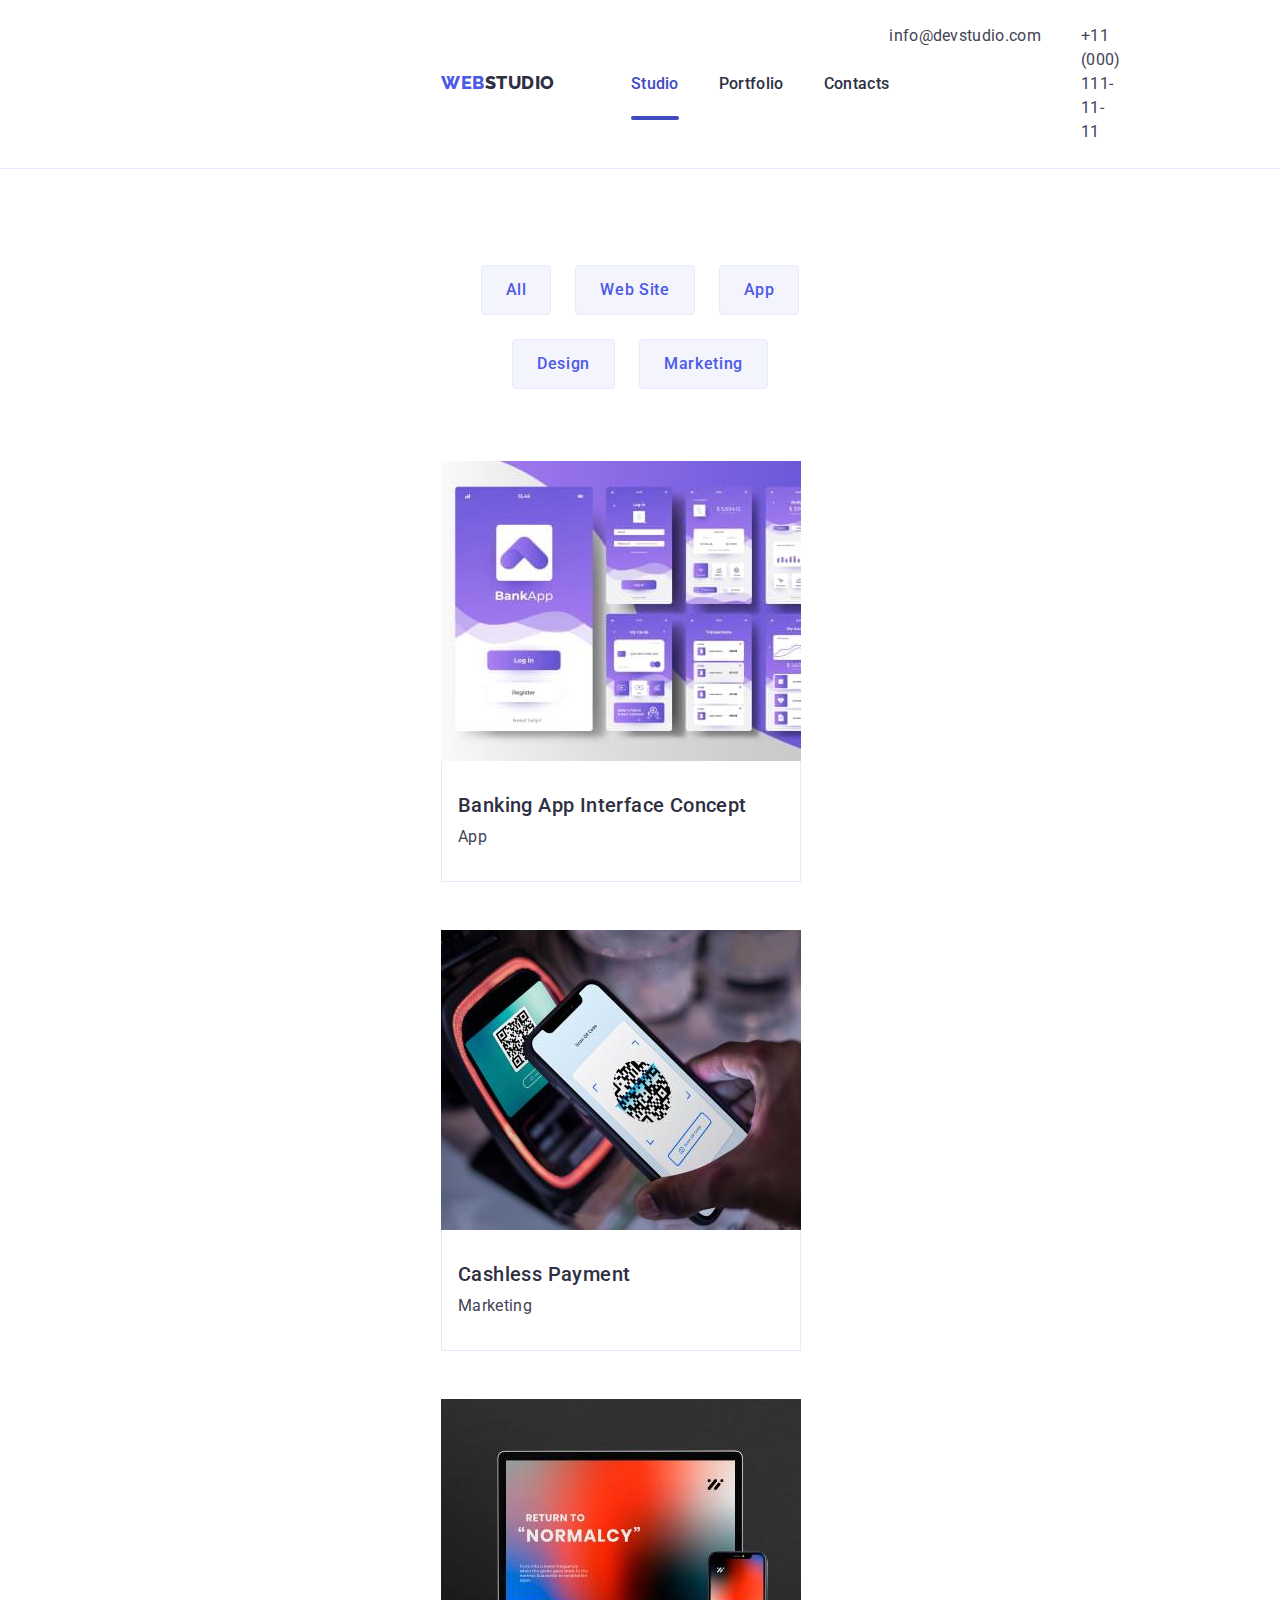
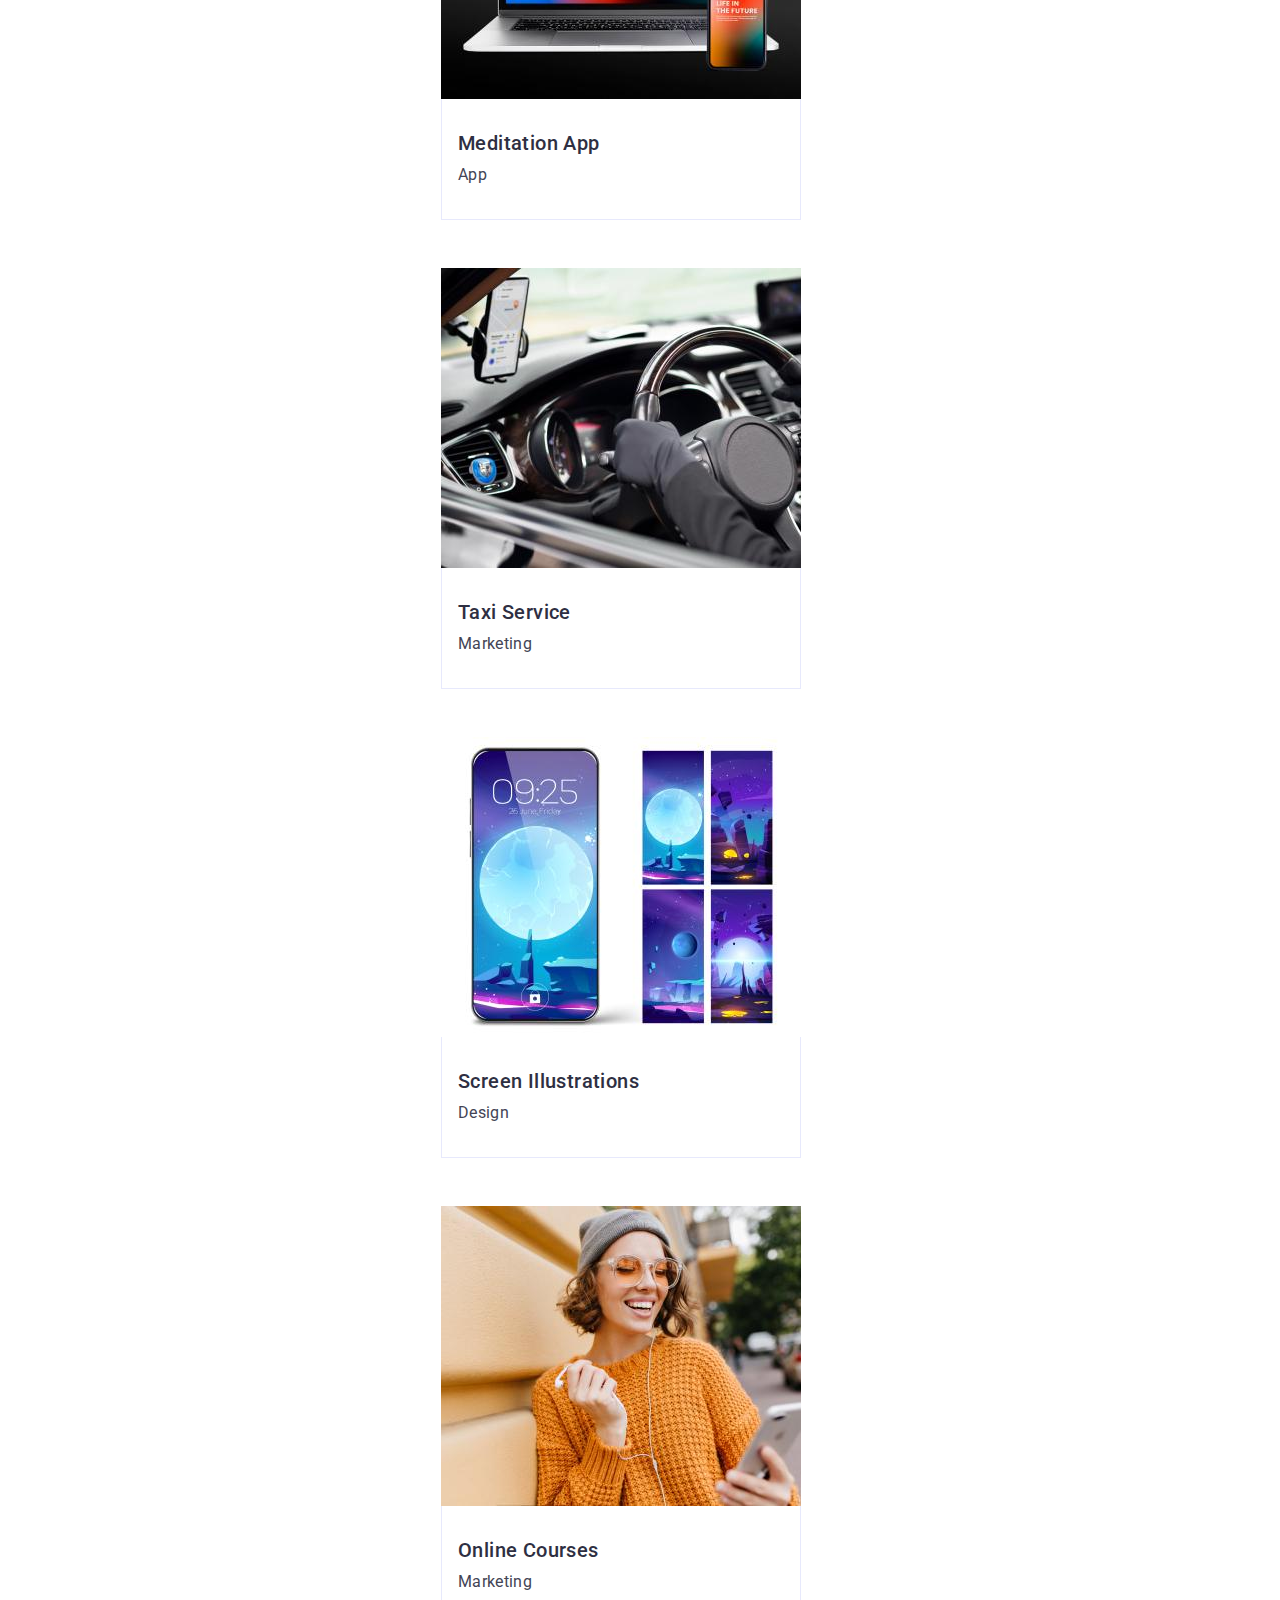
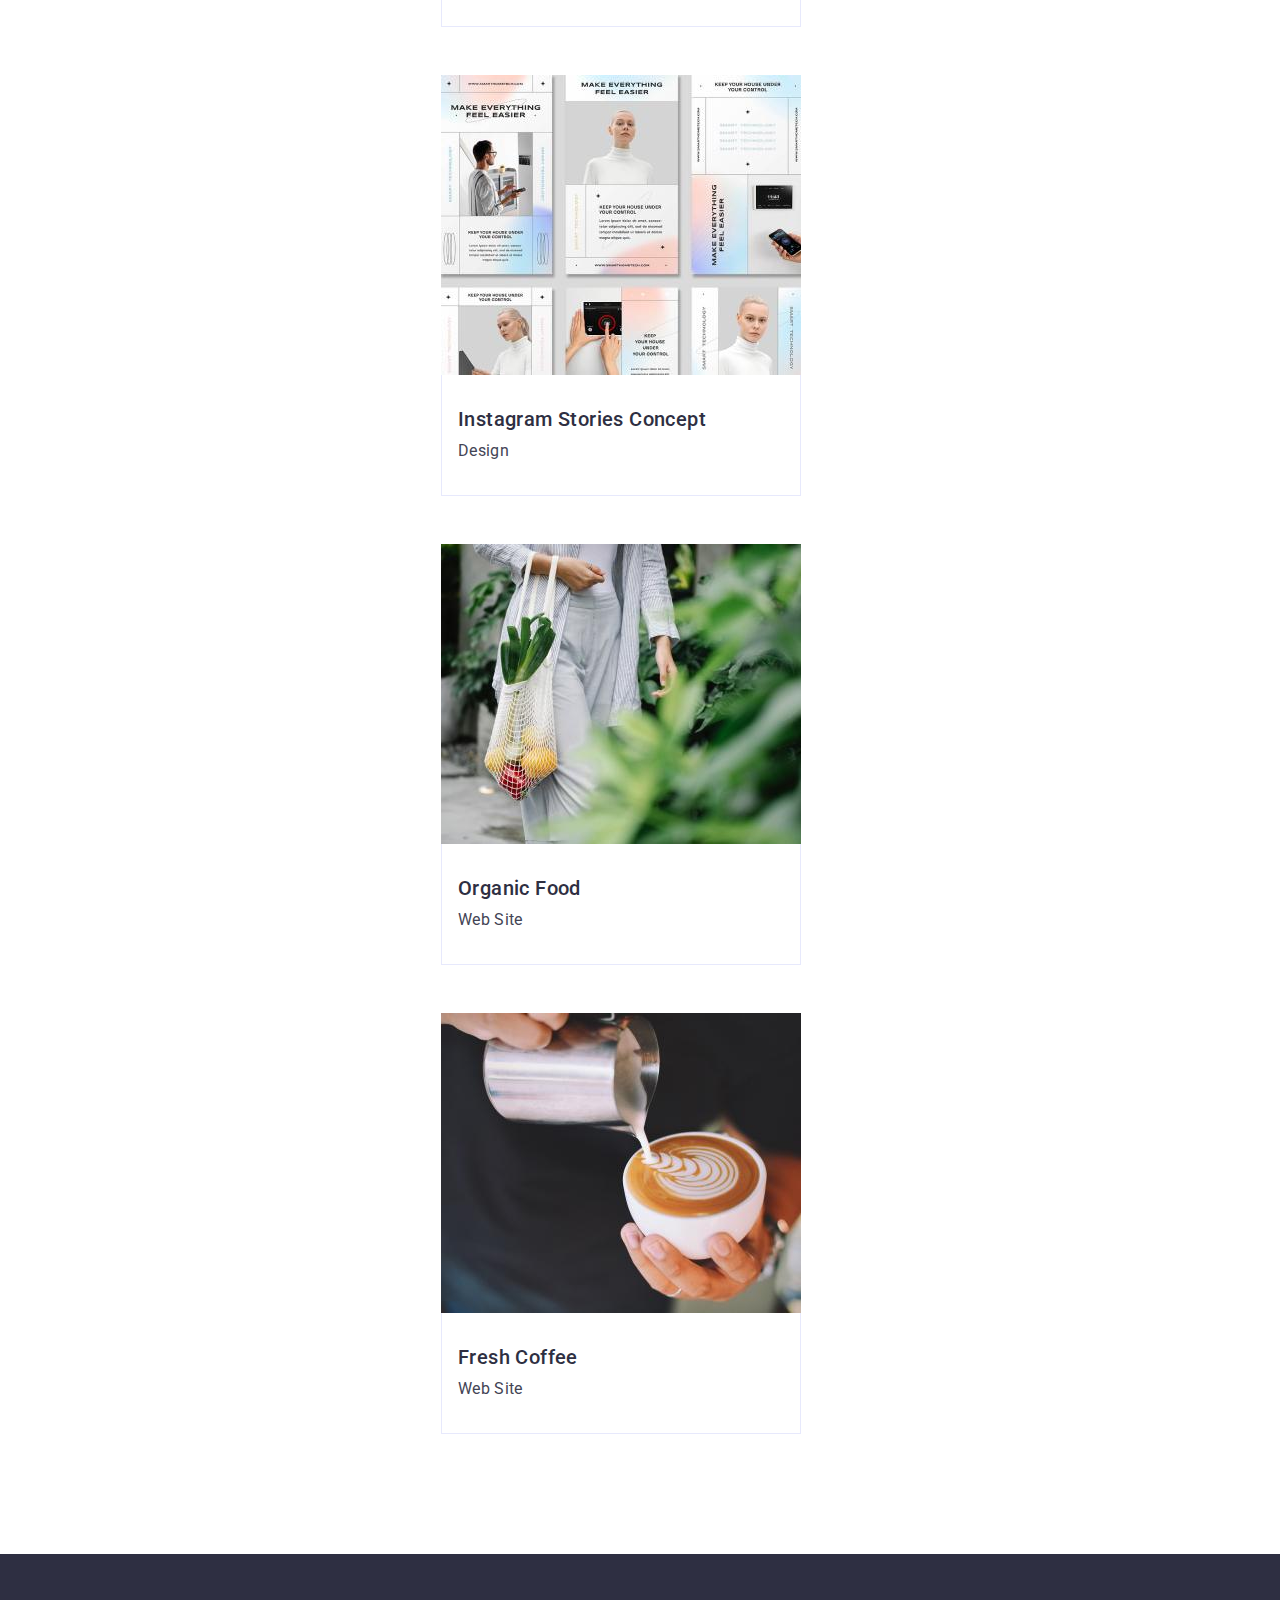
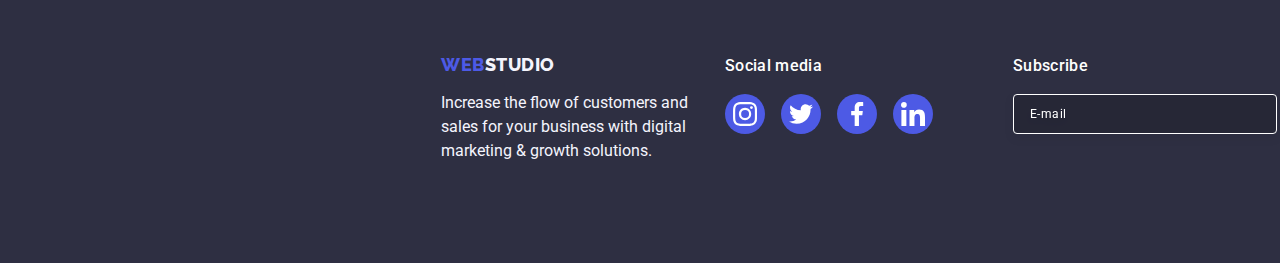
==== commit 06e95e6a: "to-exam-2" ====
--- a/portfolio.html
+++ b/portfolio.html
@@ -285,48 +285,50 @@
     </main>
     <footer class="footer">
         <div class="container footer-container">
-            <div class="footer-wrp1">
-                <a class="link logo-footer" href="./index.html">Web<span class="logo-footer-b">Studio</span></a>
-                <p class="footer-description">Increase the flow of customers and sales for your business with digital
-                    marketing
-                    & growth solutions.</p>
-            </div>
-
-            <div class="footer-wrp2">
-                <p class="social-title">Social media</p>
-                <ul class="social-list list">
-                    <li class="social-item">
-                        <a class="social-link link" href="">
-                            <svg class="social-icon" width="24" height="24">
-                                <use href="./images/symbol-defs.svg#icon-instagram"></use>
-                            </svg>
-                        </a>
-                    </li>
-                    <li class="social-item">
-                        <a class="social-link link" href="">
-                            <svg class="social-icon" width="24" height="24">
-                                <use href="./images/symbol-defs.svg#icon-twitter"></use>
-                            </svg>
-                        </a>
-                    </li>
-                    <li class="social-item">
-                        <a class="social-link link" href="">
-                            <svg class="social-icon" width="24" height="24">
-                                <use href="./images/symbol-defs.svg#icon-facebook"></use>
-                            </svg>
-                        </a>
-                    </li>
-                    <li class="social-item">
-                        <a class="social-link link" href="">
-                            <svg class="social-icon" width="24" height="24">
-                                <use href="./images/symbol-defs.svg#icon-linkedin"></use>
-                            </svg>
-                        </a>
-                    </li>
-                </ul>
+            <div class="footer-wrp-container">
+                <div class="footer-wrp1">
+                    <a class="link logo-footer" href="./index.html">Web<span class="logo-footer-b">Studio</span></a>
+                    <p class="footer-description">Increase the flow of customers and sales for your business with
+                        digital
+                        marketing
+                        & growth solutions.</p>
+                </div>
+                <div class="footer-wrp2">
+                    <p class="social-title">Social media</p>
+                    <ul class="social-list list">
+                        <li class="social-item">
+                            <a class="social-link link" href="">
+                                <svg class="social-icon" width="24" height="24">
+                                    <use href="./images/symbol-defs.svg#icon-instagram"></use>
+                                </svg>
+                            </a>
+                        </li>
+                        <li class="social-item">
+                            <a class="social-link link" href="">
+                                <svg class="social-icon" width="24" height="24">
+                                    <use href="./images/symbol-defs.svg#icon-twitter"></use>
+                                </svg>
+                            </a>
+                        </li>
+                        <li class="social-item">
+                            <a class="social-link link" href="">
+                                <svg class="social-icon" width="24" height="24">
+                                    <use href="./images/symbol-defs.svg#icon-facebook"></use>
+                                </svg>
+                            </a>
+                        </li>
+                        <li class="social-item">
+                            <a class="social-link link" href="">
+                                <svg class="social-icon" width="24" height="24">
+                                    <use href="./images/symbol-defs.svg#icon-linkedin"></use>
+                                </svg>
+                            </a>
+                        </li>
+                    </ul>
+                </div>
             </div>
             <div class="footer-subscribe">
-                <p class="social-title">Social media</p>
+                <p class="social-title">Subscribe</p>
                 <form name="subscribe-form" class="subscribe-form">
                     <div class="subscribe-wrap">
                         <input class="subscribe-input" id="user-email" name="user-email" type="text"
@@ -341,7 +343,6 @@
             </div>
         </div>
     </footer>
-
 </body>
 
 </html>--- a/css/styles.css
+++ b/css/styles.css
@@ -78,9 +78,10 @@
 
 .container {
     width: 100%;
-    margin: 0 auto;
+
     padding-left: 15px;
     padding-right: 15px;
+    margin: 0 auto;
 
 }
 
@@ -266,11 +267,12 @@
     letter-spacing: 0.04em;
 
     color: var(--common-modal-text);
-    display: flex;
-    align-items: center;
-}
-
-.checkbox-label span {
+
+    position: relative;
+    padding-left: 24px;
+}
+
+.checkbox-label-span {
     width: 16px;
     height: 16px;
     border: 1px solid rgba(46, 47, 66, 0.4);
@@ -281,6 +283,9 @@
     margin-right: 8px;
     fill: transparent;
     transition: fill var(--common-time-func), background-color var(--common-time-func), border-color var(--common-time-func);
+
+    position: absolute;
+    left: 0;
 }
 
 .modal-chexbox:checked+.checkbox-label span {
@@ -314,7 +319,8 @@
 
 .priv-policy-link {
     color: var(--accent-color);
-    display: inline;
+
+    margin-left: 3px;
 }
 
 
@@ -398,6 +404,7 @@
 }
 
 .header-container {
+    position: relative;
     display: flex;
     align-items: center;
 }
@@ -447,9 +454,14 @@
 
 .mob-menu {
     position: fixed;
-    width: 100vw;
-    height: 100vh;
+    width: 100%;
+    height: 100%;
     top: 0;
+    left: 0;
+    padding-bottom: 40px;
+    padding-top: 80px;
+    padding-left: 40px;
+    padding-right: 40px;
     background-color: var(--common-background-color);
     display: flex;
     flex-flow: column;
@@ -461,6 +473,10 @@
 
 /*  */
 .close-mob-menu-btn {
+    position: absolute;
+    right: 24px;
+    top: 24px;
+
     display: flex;
     justify-content: center;
     align-items: center;
@@ -471,9 +487,7 @@
     border: 1px solid rgba(0, 0, 0, 0.1);
     border-radius: 12px;
 
-    position: absolute;
-    right: 24px;
-    top: 24px;
+
 
     transition: background-color var(--common-time-func), fill var(--common-time-func), border-color var(--common-time-func);
 
@@ -488,11 +502,7 @@
 }
 
 /*  */
-.mob-menu-nav {
-    margin-top: 80px;
-    margin-left: 40px;
-    margin-bottom: ;
-}
+.mob-menu-nav {}
 
 .mob-menu-list {}
 
@@ -520,7 +530,6 @@
 
 .adress-mob {
     margin-bottom: 48px;
-    margin-left: 40px;
 }
 
 .adress-mob-list {
@@ -534,6 +543,7 @@
 .contacts-mob-link {}
 
 .telephone-mob-link {
+    height: 40px;
     font-weight: 700;
     font-size: 36px;
     line-height: 1.11;
@@ -554,9 +564,8 @@
     display: flex;
     justify-content: space-between;
     gap: 16px;
-    margin-left: 40px;
-    margin-right: 40px;
-    margin-bottom: 40px;
+    max-width: 353px;
+    margin: 0 auto;
 }
 
 .mob-soc-item {
@@ -588,8 +597,6 @@
 
 /** <======= FOOTER SECTION =======> */
 .footer {
-    text-align: center;
-
     background-color: var(--footer-background-color);
     padding-top: 100px;
     padding-bottom: 100px;
@@ -597,8 +604,10 @@
 }
 
 .footer-description {
+    width: 284px;
     color: var(--secondary-text-color);
     line-height: 1.5;
+    margin: 0 auto;
     margin-top: 16px;
 
 }
@@ -667,6 +676,7 @@
     line-height: 1.17;
     letter-spacing: 0.03em;
     color: var(--logo-main-color);
+
 }
 
 .logo-footer-b {
@@ -679,12 +689,12 @@
 }
 
 .footer-subscribe {
-    /* margin-left: 80px; */
+
     margin-left: auto;
 }
 
 .subscribe-form {
-    /* display: flex; */
+
     margin-top: 16px;
 }
 
@@ -693,7 +703,7 @@
 .subscribe-wrap {}
 
 .subscribe-input {
-    width: calc(100% - 30px);
+    width: 100%;
     height: 40px;
     border: 1px solid #FFFFFF;
     filter: drop-shadow(0px 4px 4px rgba(0, 0, 0, 0.15));
@@ -748,6 +758,12 @@
 
 /** <======== HERO SECTION ======> */
 .hero {
+    max-width: 428px;
+    height: 432px;
+
+    padding: 112px 0;
+    margin: 0 auto;
+
     background-color: var(--hero-background-color);
     background-image: radial-gradient(rgba(46, 47, 66, 0.7), rgba(46, 47, 66, 0.7)), url(../images/people-office-mobile.jpg);
     background-repeat: no-repeat;
@@ -764,26 +780,14 @@
 }
 
 .hero-container {
-
-    text-align: center;
-    padding: 112px 0 112px 0;
+    /* text-align: center; */
+}
+
+.hero-title {
+
+    display: block;
+    color: var(--hero-text-color);
     margin: 0 auto;
-}
-
-.hero-title {
-    display: block;
-    font-weight: 700;
-    font-size: 36px;
-    line-height: 1.11;
-    color: var(--hero-text-color);
-    margin-bottom: 72px;
-
-    /* width: 496px;
-    font-size: 56px;
-    line-height: 1.07;
-    letter-spacing: 0.02em;
-    margin: 0 auto;
-    margin-bottom: 48px; */
 }
 
 .button {
@@ -871,6 +875,8 @@
 }
 
 .our-team-item {
+    width: 264px;
+    height: 428px;
     background: var(--common-background-color);
     text-align: center;
     box-shadow: 0px 1px 6px rgba(46, 47, 66, 0.08), 0px 1px 1px rgba(46, 47, 66, 0.16), 0px 2px 1px rgba(46, 47, 66, 0.08);
--- a/css/media.css
+++ b/css/media.css
@@ -1,9 +1,12 @@
 @media screen and (min-width:428px) {
     .container {
-        width: 428px;
-    }
-
-}
+        max-width: 428px;
+    }
+
+
+}
+
+
 
 @media screen and (min-width:428px) and(max-width:767px) {
     .header-container {
@@ -11,14 +14,38 @@
     }
 
 
-}
-
+
+}
+
+@media screen and (max-width:767px) {
+    .logo-footer {
+        display: flex;
+        justify-content: center;
+    }
+
+    .social-title {
+        text-align: center;
+    }
+
+    .hero-title {
+        width: 320px;
+        margin-bottom: 72px;
+        font-weight: 700;
+        font-size: 36px;
+        line-height: 1.11;
+    }
+}
 
 
 @media screen and (min-width:768px) {
 
     .hero {
+
         background-image: radial-gradient(rgba(46, 47, 66, 0.7), rgba(46, 47, 66, 0.7)), url(../images/people-office-tablet.jpg);
+        max-width: 768px;
+        height: 436px;
+        margin: 0 auto;
+        padding: 112px 0;
     }
 
     @media (min-device-pixel-ratio: 2),
@@ -50,6 +77,8 @@
     .hero-title {
         font-size: 56px;
         line-height: 1.07;
+        max-width: 496px;
+        margin-bottom: 36px;
     }
 
     .features-list {
@@ -63,9 +92,12 @@
         margin-bottom: 0px;
     }
 
+    .features-item-title {
+        text-align: left;
+    }
+
     .footer-wrp-container {
         display: flex;
-        text-align: left;
     }
 
     .footer-wrp1 {
@@ -113,6 +145,7 @@
     .footer-container {
         display: flex;
         flex-wrap: wrap;
+        max-width: 530px;
     }
 
     .footer-subscribe {
@@ -149,6 +182,10 @@
 
     .hero {
         background-image: radial-gradient(rgba(46, 47, 66, 0.7), rgba(46, 47, 66, 0.7)), url(../images/people-office.jpg);
+        margin: 0 auto;
+        max-width: 1440px;
+        height: 600px;
+        padding: 188px 0;
     }
 
     @media (min-device-pixel-ratio: 2),
@@ -192,8 +229,13 @@
         align-items: center;
     }
 
-    .hero-container {
-        padding: 188px;
+    .hero-container {}
+
+    .hero-title {
+        margin-bottom: 48px;
+        font-size: 56px;
+        line-height: 1.07;
+        letter-spacing: 0.02em;
     }
 
     .features-list {
